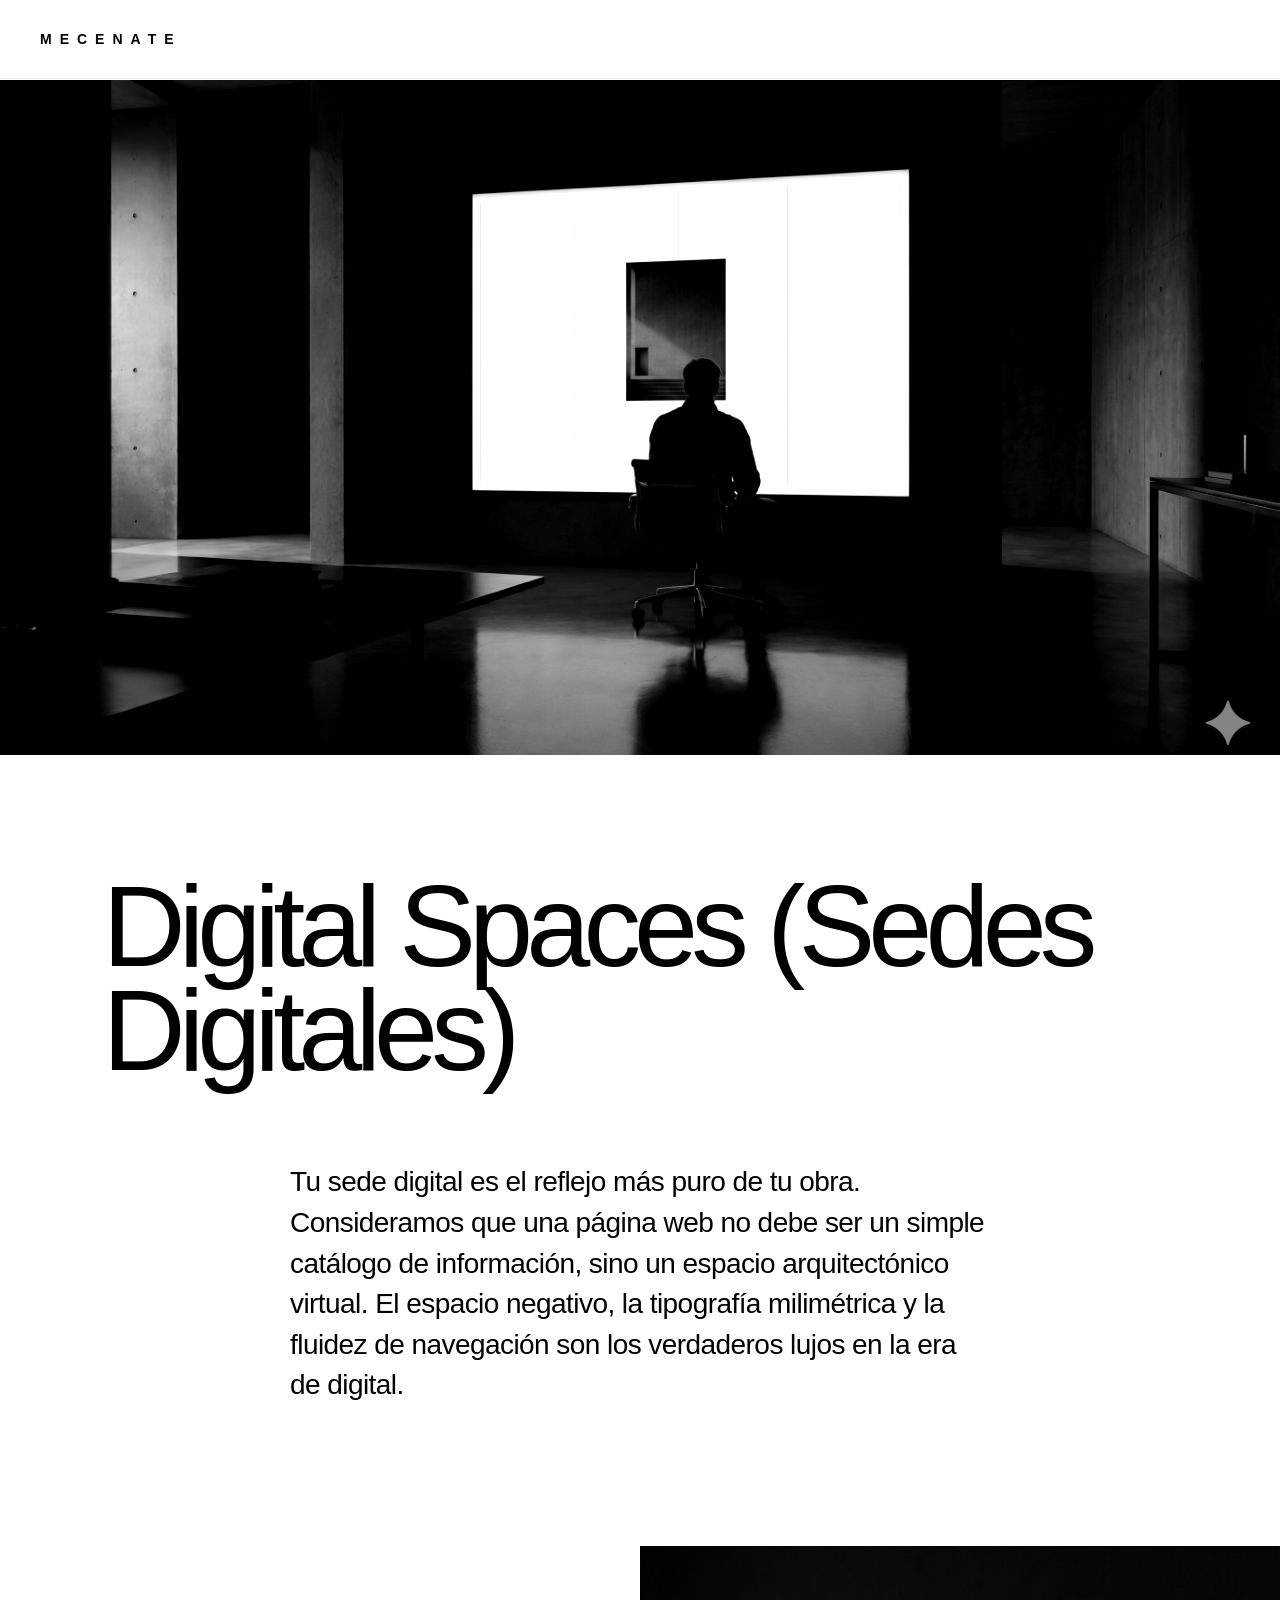
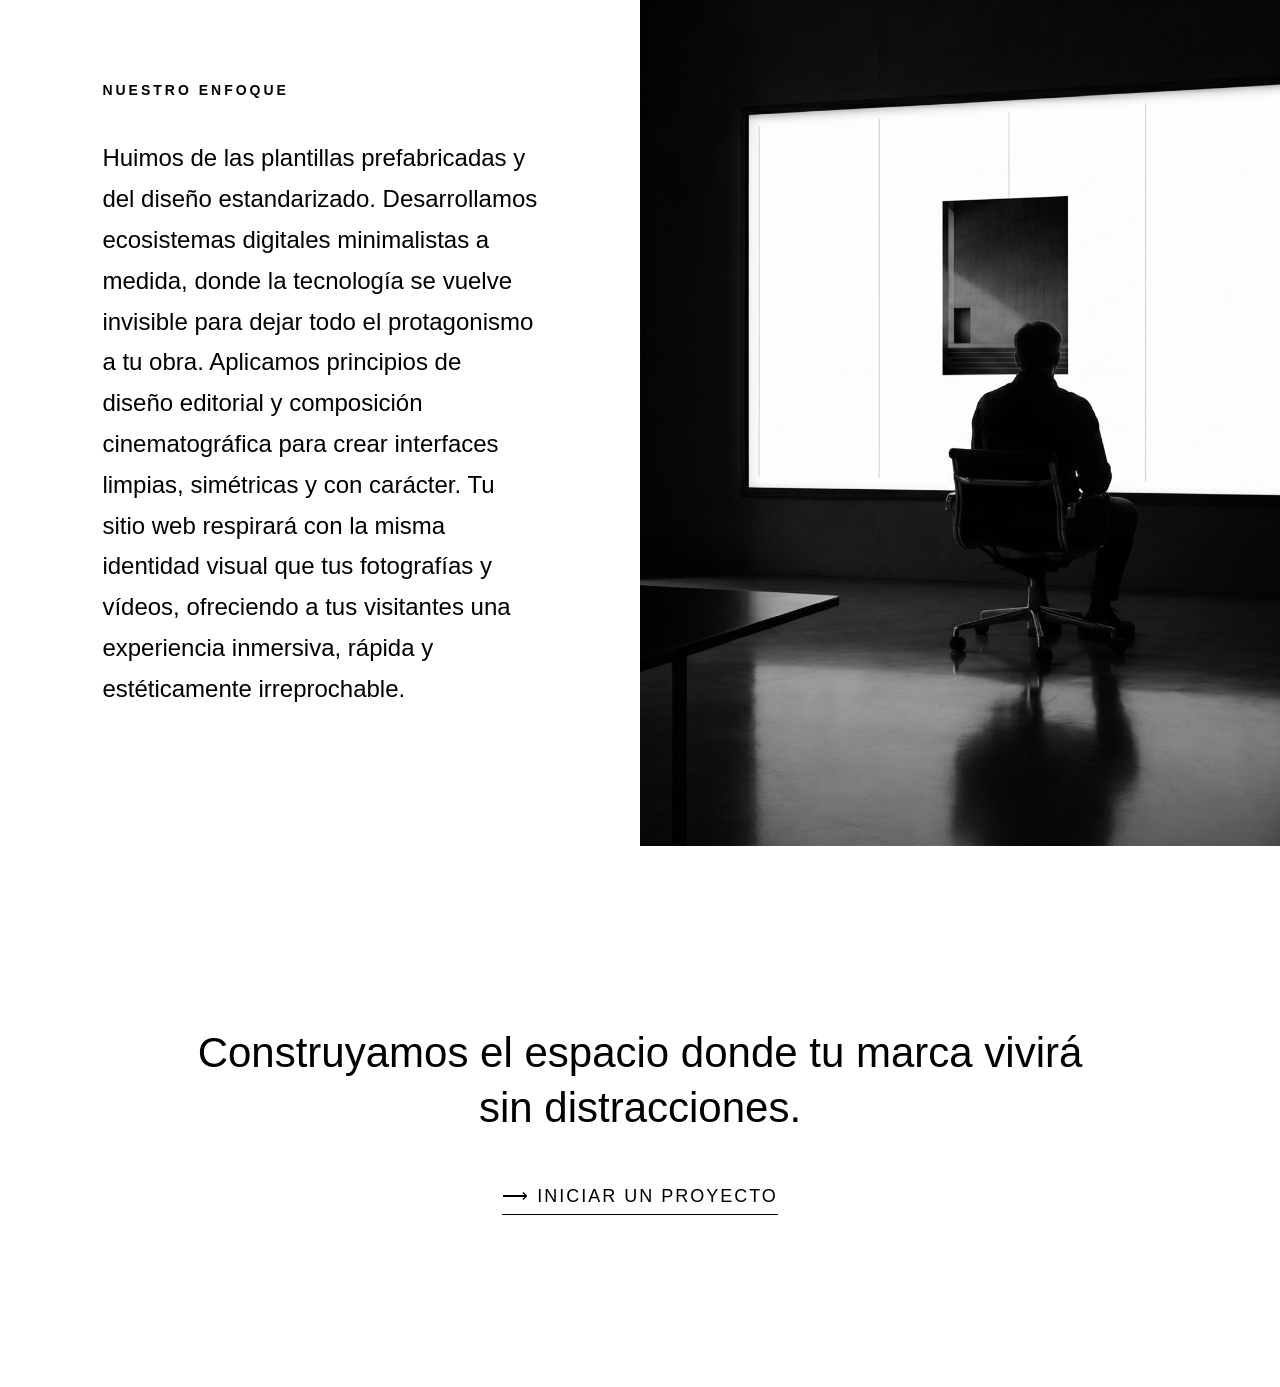
==== digital-spaces.html @ 7b921a10 "Añade imágenes de portafolio, foto de perfil y páginas de servicios" ====
<!DOCTYPE html>
<html lang="es">

<head>

<meta charset="UTF-8">
<meta name="viewport" content="width=device-width, initial-scale=1.0">

<title>Relatos Visuales Cinematográficos</title>

<style>

:root{
    --bg:#ffffff;
    --text:#000000;
    --grey:#f4f4f4;
    --font:'Helvetica Neue', Helvetica, Arial, sans-serif;
}

*{
    margin:0;
    padding:0;
    box-sizing:border-box;
}

body{
    background:var(--bg);
    color:var(--text);
    font-family:var(--font);
    -webkit-font-smoothing:antialiased;
}

/* HEADER */

header{
    position:fixed;
    top:0;
    left:0;
    width:100%;
    padding:30px 40px;
    background:white;
    border-bottom:1px solid #eaeaea;
    z-index:100;
}

header a{
    text-decoration:none;
    color:black;
    font-size:14px;
    letter-spacing:8px;
    font-weight:600;
}

/* HERO IMAGE */

.hero{
    width:100%;
    height:75vh;
    overflow:hidden;
    margin-top:80px;
    background:black;
}

.hero img{
    width:100%;
    height:100%;
    object-fit:cover;
    filter:grayscale(100%) contrast(120%);
}

/* TITULO GIGANTE */

.title-section{
    padding:120px 8vw 60px;
}

.title-section h1{
    font-size:clamp(60px, 9vw, 150px);
    line-height:0.9;
    letter-spacing:-0.06em;
    font-weight:500;
    max-width:1200px;
}

/* TEXTO MANIFIESTO */

.intro{
    display:flex;
    justify-content:center;
    padding:20px 0 140px;
}

.intro p{
    width:min(700px,90%);
    font-size:28px;
    line-height:1.45;
    letter-spacing:-0.02em;
}

/* SECCIÓN EDITORIAL */

.editorial{
    display:grid;
    grid-template-columns:1fr 1fr;
    min-height:900px;
}

.editorial-text{
    padding:8vw;
    display:flex;
    flex-direction:column;
    justify-content:center;
}

.editorial-text h2{
    font-size:14px;
    text-transform:uppercase;
    letter-spacing:3px;
    margin-bottom:40px;
}

.editorial-text p{
    font-size:24px;
    line-height:1.7;
    max-width:700px;
}

.editorial-image{
    overflow:hidden;
    background:#f4f4f4;
}

.editorial-image img{
    width:100%;
    height:100%;
    object-fit:cover;
    filter:grayscale(100%);
}

/* CTA FINAL */

.cta{
    padding:180px 20px;
    text-align:center;
}

.cta p{
    font-size:42px;
    line-height:1.3;
    max-width:900px;
    margin:0 auto 50px;
}

.cta a{
    text-decoration:none;
    color:black;
    font-size:18px;
    text-transform:uppercase;
    letter-spacing:2px;
    border-bottom:1px solid black;
    padding-bottom:8px;
}

/* MOBILE */

@media(max-width:900px){

    .editorial{
        grid-template-columns:1fr;
    }

    .editorial-image{
        height:500px;
    }

    .intro p{
        font-size:22px;
    }

    .editorial-text p{
        font-size:20px;
    }

    .cta p{
        font-size:30px;
    }

}

</style>

</head>

<body>

<header>
    <a href="index.html">MECENATE</a>
</header>

<section class="hero">
   <img src="foto2.jpg">
</section>

<section class="title-section">
    <h1>
        Digital Spaces (Sedes Digitales)
    </h1>
</section>

<section class="intro">

<p>
Tu sede digital es el reflejo más puro de tu obra. Consideramos que una página web no debe ser un simple catálogo de información, sino un espacio arquitectónico virtual. El espacio negativo, la tipografía milimétrica y la fluidez de navegación son los verdaderos lujos en la era de digital.
</p>

</section>

<section class="editorial">

<div class="editorial-text">

<h2>Nuestro enfoque</h2>

<p>
Huimos de las plantillas prefabricadas y del diseño estandarizado. Desarrollamos ecosistemas digitales minimalistas a medida, donde la tecnología se vuelve invisible para dejar todo el protagonismo a tu obra. Aplicamos principios de diseño editorial y composición cinematográfica para crear interfaces limpias, simétricas y con carácter. Tu sitio web respirará con la misma identidad visual que tus fotografías y vídeos, ofreciendo a tus visitantes una experiencia inmersiva, rápida y estéticamente irreprochable.
</p>

</div>

<div class="editorial-image">
    <img src="foto2.jpg">
</div>

</section>

<section class="cta">

<p>
Construyamos el espacio donde tu marca vivirá sin distracciones.
</p>

<a href="mailto:Gilberto-charris@hotmail.com">
⟶ Iniciar un Proyecto
</a>

</section>

</body>
</html>
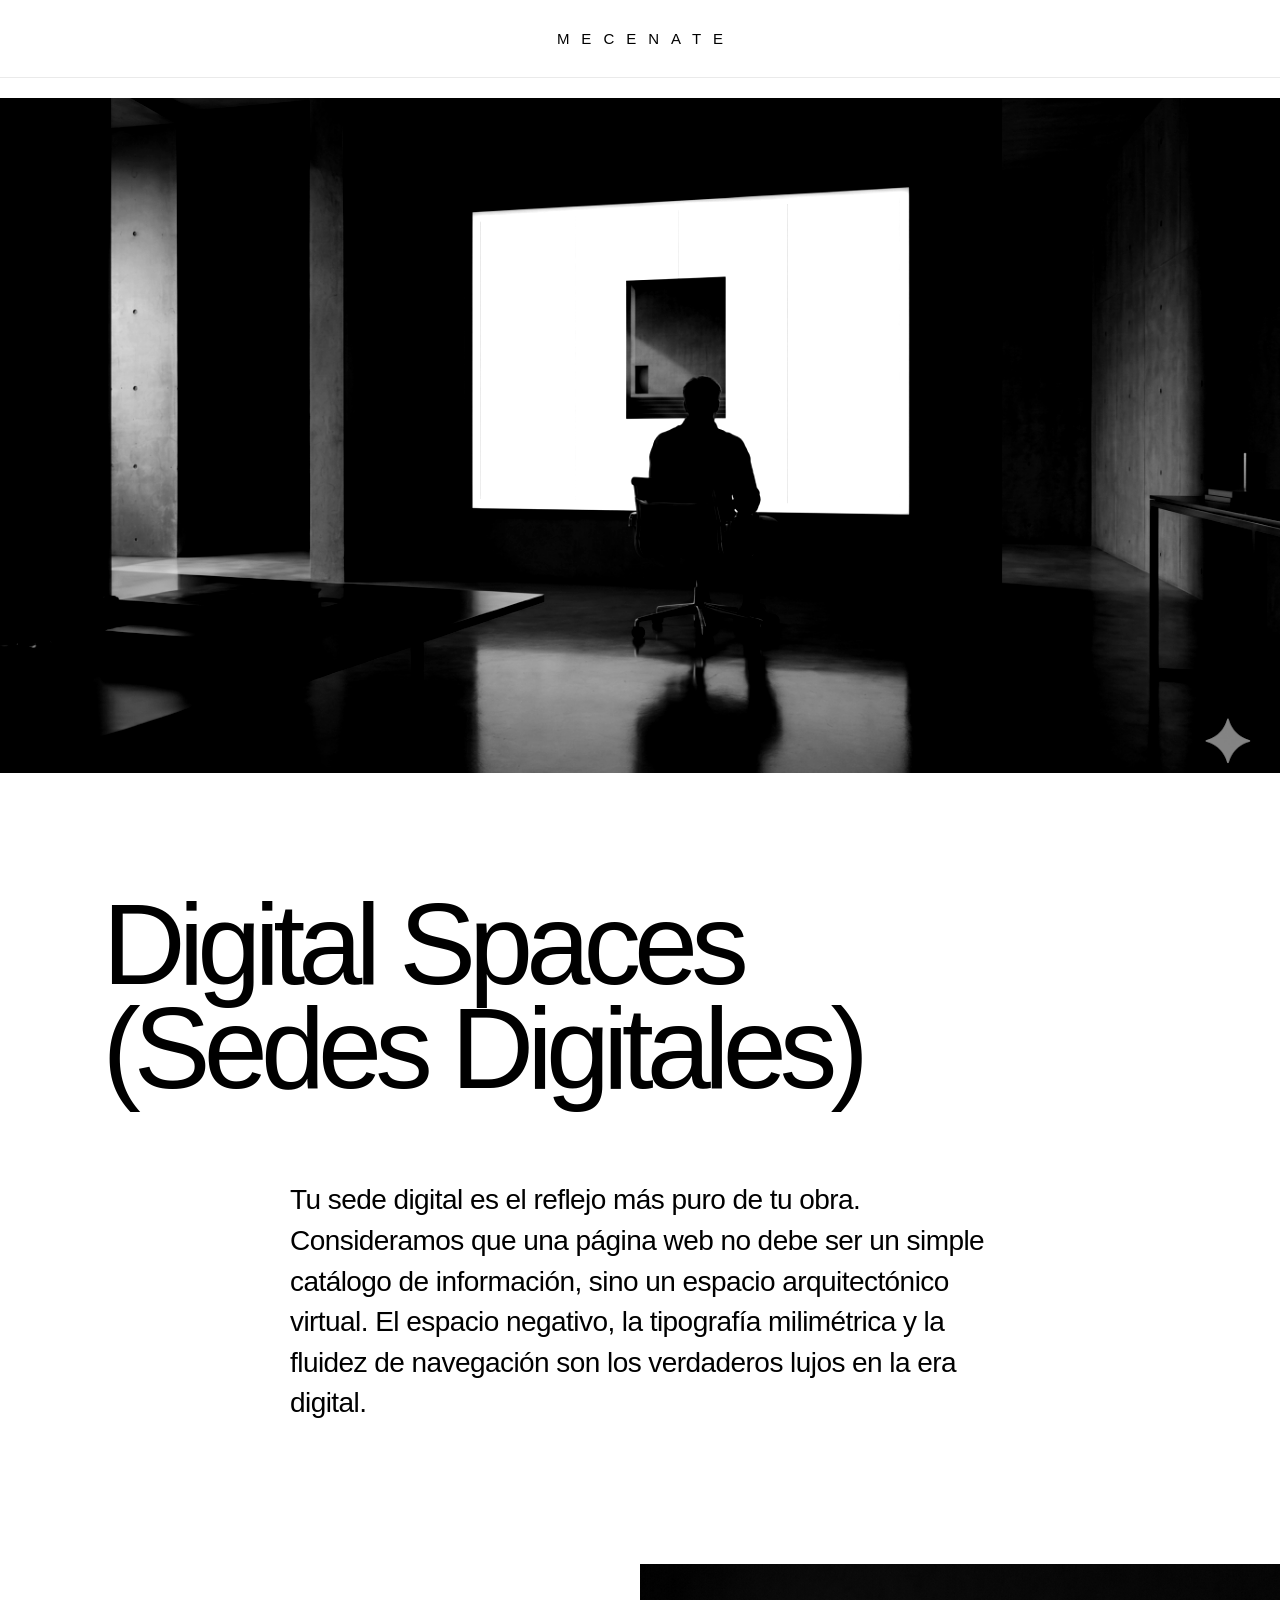
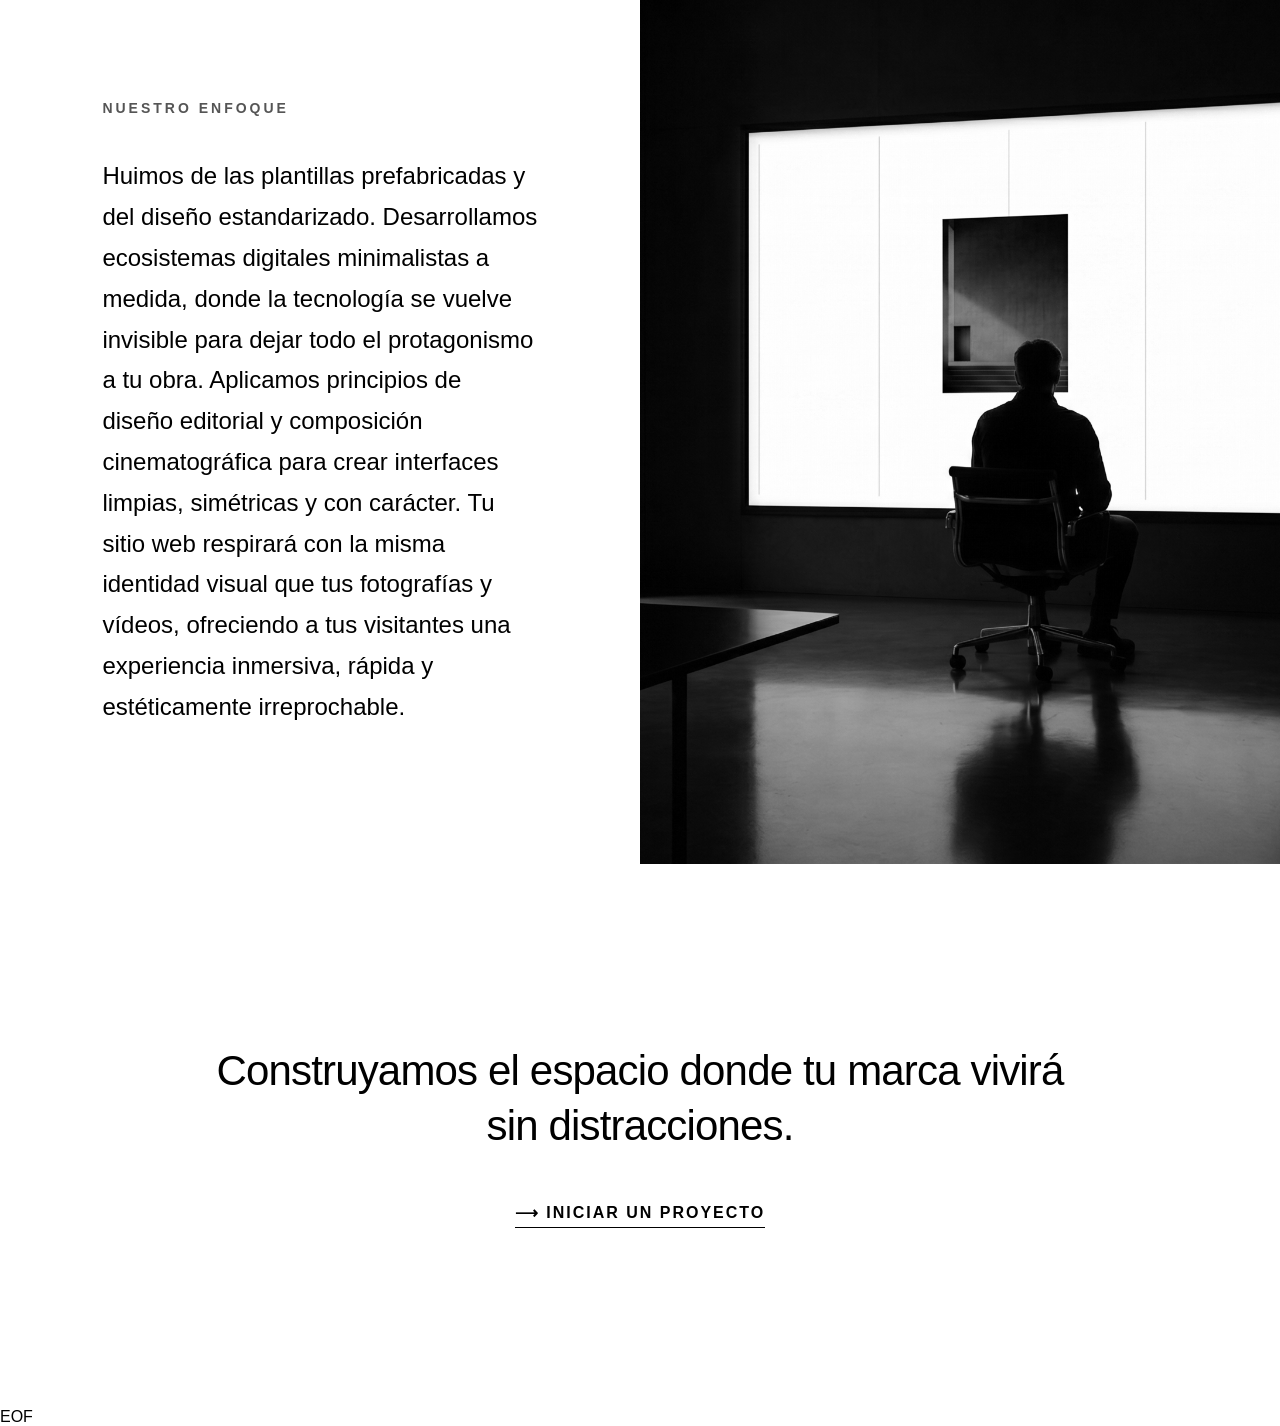
==== commit 2e4aaa91: "Estandariza el diseño y estructura de todas las páginas de servicios" ====
--- a/digital-spaces.html
+++ b/digital-spaces.html
@@ -1,249 +1,264 @@
+cat << 'EOF' > digital-spaces.html
 <!DOCTYPE html>
 <html lang="es">
 
 <head>
-
-<meta charset="UTF-8">
-<meta name="viewport" content="width=device-width, initial-scale=1.0">
-
-<title>Relatos Visuales Cinematográficos</title>
-
-<style>
-
-:root{
-    --bg:#ffffff;
-    --text:#000000;
-    --grey:#f4f4f4;
-    --font:'Helvetica Neue', Helvetica, Arial, sans-serif;
-}
-
-*{
-    margin:0;
-    padding:0;
-    box-sizing:border-box;
-}
-
-body{
-    background:var(--bg);
-    color:var(--text);
-    font-family:var(--font);
-    -webkit-font-smoothing:antialiased;
-}
-
-/* HEADER */
-
-header{
-    position:fixed;
-    top:0;
-    left:0;
-    width:100%;
-    padding:30px 40px;
-    background:white;
-    border-bottom:1px solid #eaeaea;
-    z-index:100;
-}
-
-header a{
-    text-decoration:none;
-    color:black;
-    font-size:14px;
-    letter-spacing:8px;
-    font-weight:600;
-}
-
-/* HERO IMAGE */
-
-.hero{
-    width:100%;
-    height:75vh;
-    overflow:hidden;
-    margin-top:80px;
-    background:black;
-}
-
-.hero img{
-    width:100%;
-    height:100%;
-    object-fit:cover;
-    filter:grayscale(100%) contrast(120%);
-}
-
-/* TITULO GIGANTE */
-
-.title-section{
-    padding:120px 8vw 60px;
-}
-
-.title-section h1{
-    font-size:clamp(60px, 9vw, 150px);
-    line-height:0.9;
-    letter-spacing:-0.06em;
-    font-weight:500;
-    max-width:1200px;
-}
-
-/* TEXTO MANIFIESTO */
-
-.intro{
-    display:flex;
-    justify-content:center;
-    padding:20px 0 140px;
-}
-
-.intro p{
-    width:min(700px,90%);
-    font-size:28px;
-    line-height:1.45;
-    letter-spacing:-0.02em;
-}
-
-/* SECCIÓN EDITORIAL */
-
-.editorial{
-    display:grid;
-    grid-template-columns:1fr 1fr;
-    min-height:900px;
-}
-
-.editorial-text{
-    padding:8vw;
-    display:flex;
-    flex-direction:column;
-    justify-content:center;
-}
-
-.editorial-text h2{
-    font-size:14px;
-    text-transform:uppercase;
-    letter-spacing:3px;
-    margin-bottom:40px;
-}
-
-.editorial-text p{
-    font-size:24px;
-    line-height:1.7;
-    max-width:700px;
-}
-
-.editorial-image{
-    overflow:hidden;
-    background:#f4f4f4;
-}
-
-.editorial-image img{
-    width:100%;
-    height:100%;
-    object-fit:cover;
-    filter:grayscale(100%);
-}
-
-/* CTA FINAL */
-
-.cta{
-    padding:180px 20px;
-    text-align:center;
-}
-
-.cta p{
-    font-size:42px;
-    line-height:1.3;
-    max-width:900px;
-    margin:0 auto 50px;
-}
-
-.cta a{
-    text-decoration:none;
-    color:black;
-    font-size:18px;
-    text-transform:uppercase;
-    letter-spacing:2px;
-    border-bottom:1px solid black;
-    padding-bottom:8px;
-}
-
-/* MOBILE */
-
-@media(max-width:900px){
-
-    .editorial{
-        grid-template-columns:1fr;
-    }
-
-    .editorial-image{
-        height:500px;
-    }
-
-    .intro p{
-        font-size:22px;
-    }
-
-    .editorial-text p{
-        font-size:20px;
-    }
-
-    .cta p{
-        font-size:30px;
-    }
-
-}
-
-</style>
-
+    <meta charset="UTF-8">
+    <meta name="viewport" content="width=device-width, initial-scale=1.0">
+    <title>Digital Spaces - MECENATE STUDIO</title>
+
+    <style>
+        :root {
+            --bg: #ffffff;
+            --text: #000000;
+            --grey: #f4f4f4;
+            --font: 'Helvetica Neue', Helvetica, Arial, sans-serif;
+        }
+
+        * {
+            margin: 0;
+            padding: 0;
+            box-sizing: border-box;
+        }
+
+        body {
+            background: var(--bg);
+            color: var(--text);
+            font-family: var(--font);
+            -webkit-font-smoothing: antialiased;
+            overflow-x: hidden;
+        }
+
+        /* HEADER CENTRADO PERFECTO Y ANIMADO */
+        header {
+            position: fixed;
+            top: 0; left: 0; width: 100%;
+            display: flex;
+            justify-content: center;
+            align-items: center;
+            padding: 30px 20px;
+            font-size: 15px;
+            font-weight: 500;
+            text-transform: uppercase;
+            letter-spacing: 12px;
+            z-index: 100;
+            background-color: #ffffff;
+            color: #000000;
+            border-bottom: 1px solid #eaeaea;
+            transition: transform 0.4s ease-in-out;
+        }
+
+        header a {
+            text-decoration: none;
+            color: inherit;
+            display: flex;
+            justify-content: center;
+            align-items: center;
+        }
+
+        /* TRUCO VISUAL: Compensa el espacio de la última letra para centrado perfecto */
+        header div { margin-right: -12px; }
+        .header-hidden { transform: translateY(-100%); }
+
+        /* HERO IMAGE */
+        .hero {
+            width: 100%;
+            height: 75vh;
+            overflow: hidden;
+            margin-top: 80px;
+            background: black;
+        }
+
+        .hero img {
+            width: 100%;
+            height: 100%;
+            object-fit: cover;
+            filter: grayscale(100%) contrast(120%);
+        }
+
+        /* TITULO GIGANTE */
+        .title-section {
+            padding: 120px 8vw 60px;
+        }
+
+        .title-section h1 {
+            font-size: clamp(60px, 9vw, 150px);
+            line-height: 0.9;
+            letter-spacing: -0.06em;
+            font-weight: 500;
+            max-width: 1200px;
+        }
+
+        /* TEXTO MANIFIESTO */
+        .intro {
+            display: flex;
+            justify-content: center;
+            padding: 20px 0 140px;
+        }
+
+        .intro p {
+            width: min(700px, 90%);
+            font-size: 28px;
+            line-height: 1.45;
+            letter-spacing: -0.02em;
+        }
+
+        /* SECCIÓN EDITORIAL */
+        .editorial {
+            display: grid;
+            grid-template-columns: 1fr 1fr;
+            min-height: 900px;
+        }
+
+        .editorial-text {
+            padding: 8vw;
+            display: flex;
+            flex-direction: column;
+            justify-content: center;
+        }
+
+        .editorial-text h2 {
+            font-size: 14px;
+            text-transform: uppercase;
+            letter-spacing: 3px;
+            margin-bottom: 40px;
+            color: #555;
+        }
+
+        .editorial-text p {
+            font-size: 24px;
+            line-height: 1.7;
+            max-width: 700px;
+        }
+
+        .editorial-image {
+            overflow: hidden;
+            background: #f4f4f4;
+        }
+
+        .editorial-image img {
+            width: 100%;
+            height: 100%;
+            object-fit: cover;
+            filter: grayscale(100%);
+        }
+
+        /* CTA FINAL */
+        .cta {
+            padding: 180px 20px;
+            text-align: center;
+            display: flex;
+            flex-direction: column;
+            align-items: center;
+        }
+
+        .cta p {
+            font-size: 42px;
+            line-height: 1.3;
+            max-width: 900px;
+            margin: 0 auto 50px;
+            letter-spacing: -0.02em;
+        }
+
+        .cta a {
+            display: inline-block;
+            text-decoration: none;
+            color: black;
+            font-size: 16px;
+            font-weight: 600;
+            text-transform: uppercase;
+            letter-spacing: 2px;
+            border-bottom: 1px solid black;
+            padding-bottom: 5px;
+            transition: opacity 0.3s ease;
+        }
+
+        .cta a:hover {
+            opacity: 0.5;
+        }
+
+        /* MOBILE */
+        @media(max-width: 900px) {
+            header { padding: 20px; font-size: 12px; letter-spacing: 8px; }
+            header div { margin-right: -8px; }
+            
+            .hero { margin-top: 60px; height: 60vh; }
+            
+            .title-section { padding: 80px 20px 40px; }
+            
+            .editorial { grid-template-columns: 1fr; min-height: auto; }
+            .editorial-text { padding: 60px 20px; }
+            .editorial-image { height: 500px; }
+            
+            .intro { padding: 0 20px 80px; }
+            .intro p { font-size: 22px; }
+            .editorial-text p { font-size: 20px; }
+            .cta { padding: 100px 20px; }
+            .cta p { font-size: 30px; }
+        }
+    </style>
 </head>
 
 <body>
 
-<header>
-    <a href="index.html">MECENATE</a>
-</header>
-
-<section class="hero">
-   <img src="foto2.jpg">
-</section>
-
-<section class="title-section">
-    <h1>
-        Digital Spaces (Sedes Digitales)
-    </h1>
-</section>
-
-<section class="intro">
-
-<p>
-Tu sede digital es el reflejo más puro de tu obra. Consideramos que una página web no debe ser un simple catálogo de información, sino un espacio arquitectónico virtual. El espacio negativo, la tipografía milimétrica y la fluidez de navegación son los verdaderos lujos en la era de digital.
-</p>
-
-</section>
-
-<section class="editorial">
-
-<div class="editorial-text">
-
-<h2>Nuestro enfoque</h2>
-
-<p>
-Huimos de las plantillas prefabricadas y del diseño estandarizado. Desarrollamos ecosistemas digitales minimalistas a medida, donde la tecnología se vuelve invisible para dejar todo el protagonismo a tu obra. Aplicamos principios de diseño editorial y composición cinematográfica para crear interfaces limpias, simétricas y con carácter. Tu sitio web respirará con la misma identidad visual que tus fotografías y vídeos, ofreciendo a tus visitantes una experiencia inmersiva, rápida y estéticamente irreprochable.
-</p>
-
-</div>
-
-<div class="editorial-image">
-    <img src="foto2.jpg">
-</div>
-
-</section>
-
-<section class="cta">
-
-<p>
-Construyamos el espacio donde tu marca vivirá sin distracciones.
-</p>
-
-<a href="mailto:Gilberto-charris@hotmail.com">
-⟶ Iniciar un Proyecto
-</a>
-
-</section>
+    <header id="main-header">
+        <a href="index.html"><div>MECENATE</div></a>
+    </header>
+
+    <section class="hero">
+        <img src="foto2.jpg" alt="Digital Spaces Hero">
+    </section>
+
+    <section class="title-section">
+        <h1>Digital Spaces<br>(Sedes Digitales)</h1>
+    </section>
+
+    <section class="intro">
+        <p>Tu sede digital es el reflejo más puro de tu obra. Consideramos que una página web no debe ser un simple catálogo de información, sino un espacio arquitectónico virtual. El espacio negativo, la tipografía milimétrica y la fluidez de navegación son los verdaderos lujos en la era digital.</p>
+    </section>
+
+    <section class="editorial">
+        <div class="editorial-text">
+            <h2>Nuestro enfoque</h2>
+            <p>Huimos de las plantillas prefabricadas y del diseño estandarizado. Desarrollamos ecosistemas digitales minimalistas a medida, donde la tecnología se vuelve invisible para dejar todo el protagonismo a tu obra. Aplicamos principios de diseño editorial y composición cinematográfica para crear interfaces limpias, simétricas y con carácter. Tu sitio web respirará con la misma identidad visual que tus fotografías y vídeos, ofreciendo a tus visitantes una experiencia inmersiva, rápida y estéticamente irreprochable.</p>
+        </div>
+        <div class="editorial-image">
+            <img src="foto2.jpg" alt="Enfoque de diseño">
+        </div>
+    </section>
+
+    <section class="cta">
+        <p>Construyamos el espacio donde tu marca vivirá sin distracciones.</p>
+        <a href="mailto:Gilberto-charris@hotmail.com">⟶ Iniciar un Proyecto</a>
+    </section>
+
+    <script>
+        let lastScrollTop = 0;
+        let scrollTimeout;
+        const header = document.getElementById('main-header');
+
+        window.addEventListener('scroll', () => {
+            let scrollTop = window.pageYOffset || document.documentElement.scrollTop;
+            
+            window.clearTimeout(scrollTimeout);
+
+            if (scrollTop > lastScrollTop) {
+                header.classList.add('header-hidden');
+            } else {
+                header.classList.remove('header-hidden');
+            }
+            
+            lastScrollTop = scrollTop <= 0 ? 0 : scrollTop;
+
+            // Ocultar si deja de hacer scroll después de 1.5s
+            scrollTimeout = setTimeout(() => {
+                if (scrollTop > 50) {
+                    header.classList.add('header-hidden');
+                }
+            }, 1500); 
+        });
+    </script>
 
 </body>
 </html>
+EOF
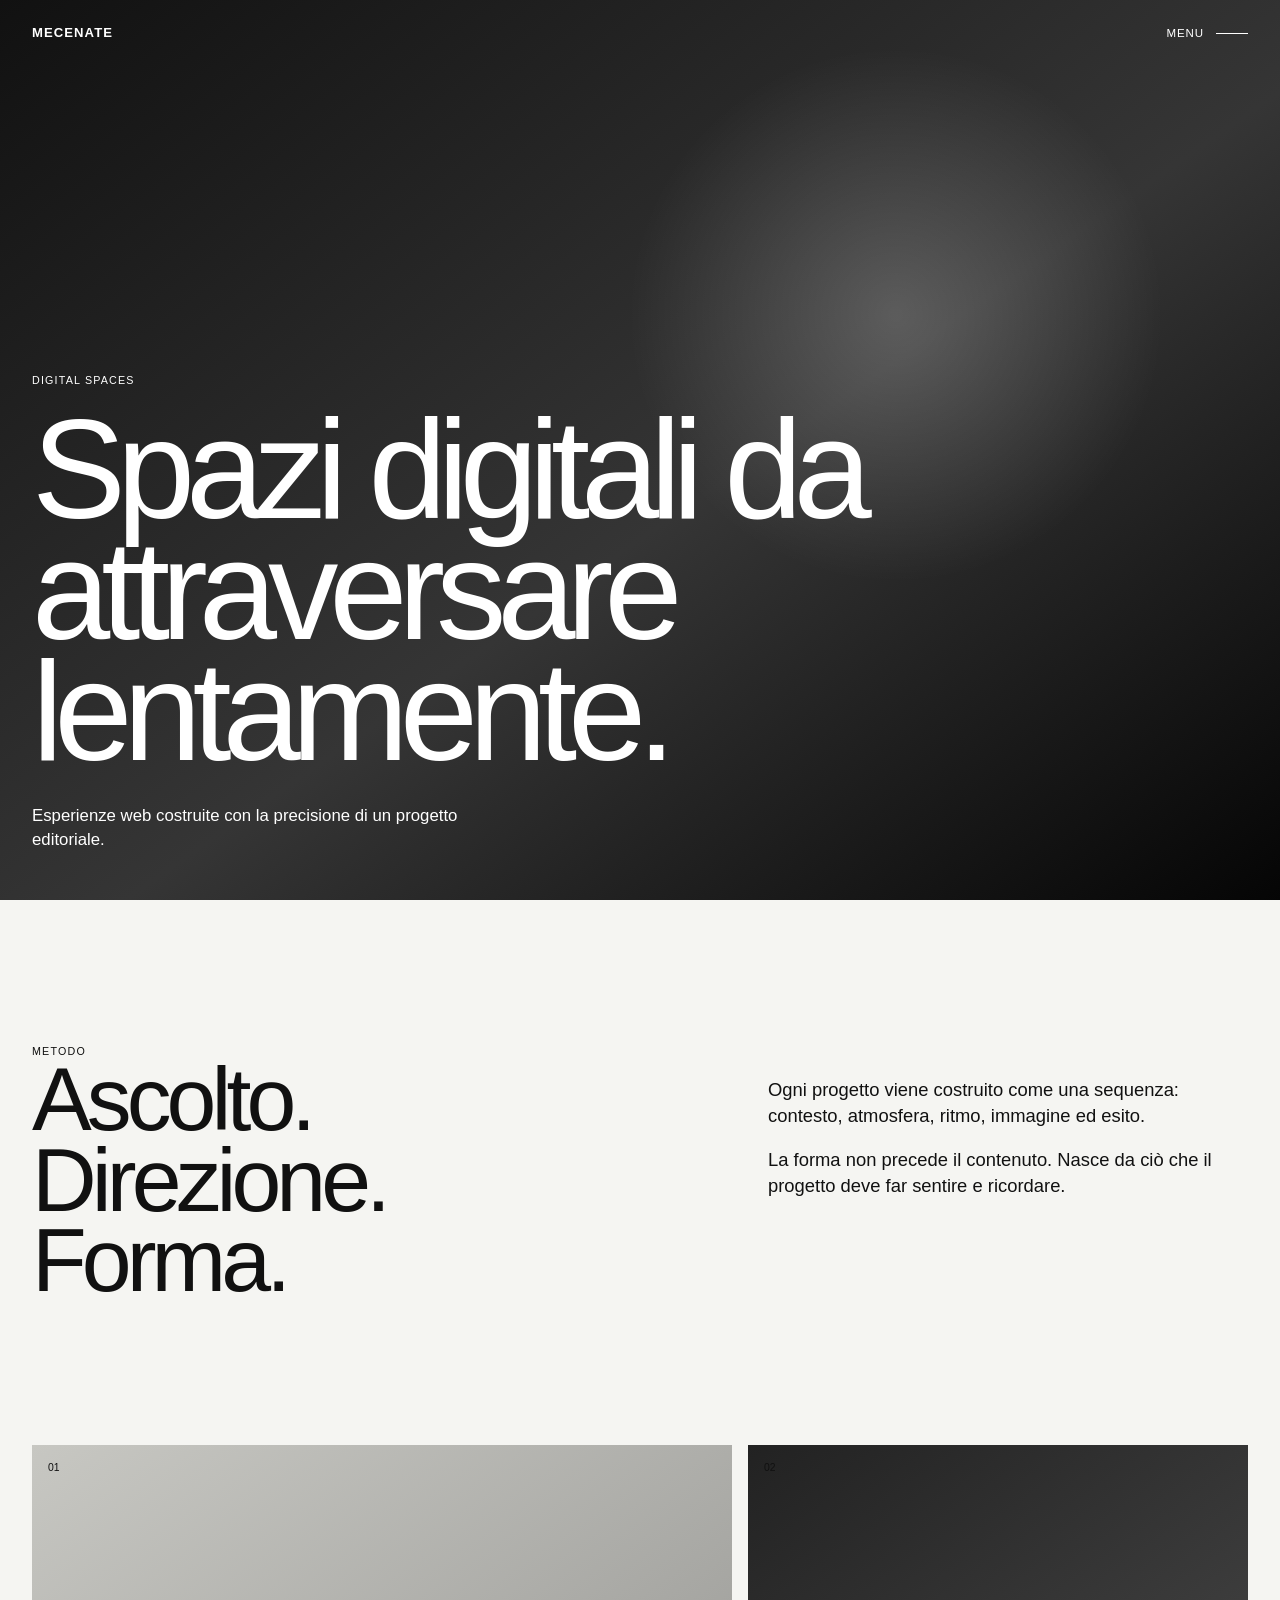
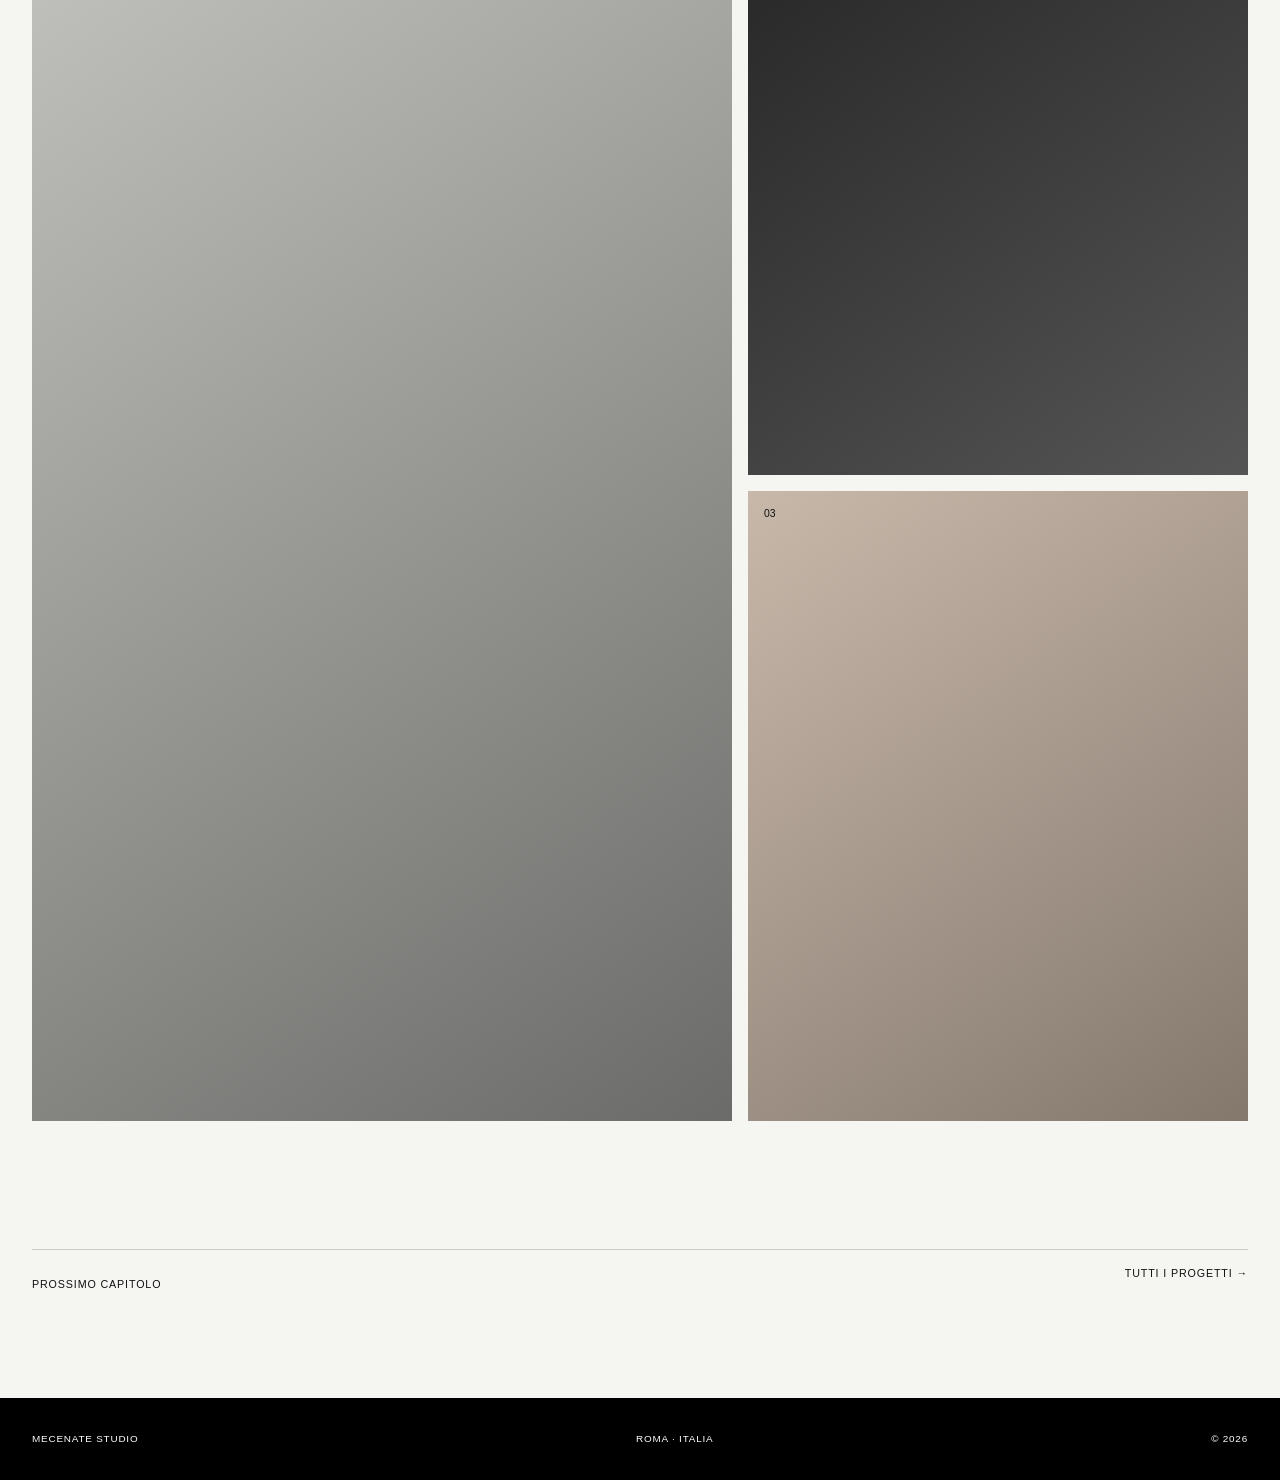
==== commit 277e6895: "Ricostruzione MECENATE 01" ====
--- a/digital-spaces.html
+++ b/digital-spaces.html
@@ -1,264 +1 @@
-cat << 'EOF' > digital-spaces.html
-<!DOCTYPE html>
-<html lang="es">
-
-<head>
-    <meta charset="UTF-8">
-    <meta name="viewport" content="width=device-width, initial-scale=1.0">
-    <title>Digital Spaces - MECENATE STUDIO</title>
-
-    <style>
-        :root {
-            --bg: #ffffff;
-            --text: #000000;
-            --grey: #f4f4f4;
-            --font: 'Helvetica Neue', Helvetica, Arial, sans-serif;
-        }
-
-        * {
-            margin: 0;
-            padding: 0;
-            box-sizing: border-box;
-        }
-
-        body {
-            background: var(--bg);
-            color: var(--text);
-            font-family: var(--font);
-            -webkit-font-smoothing: antialiased;
-            overflow-x: hidden;
-        }
-
-        /* HEADER CENTRADO PERFECTO Y ANIMADO */
-        header {
-            position: fixed;
-            top: 0; left: 0; width: 100%;
-            display: flex;
-            justify-content: center;
-            align-items: center;
-            padding: 30px 20px;
-            font-size: 15px;
-            font-weight: 500;
-            text-transform: uppercase;
-            letter-spacing: 12px;
-            z-index: 100;
-            background-color: #ffffff;
-            color: #000000;
-            border-bottom: 1px solid #eaeaea;
-            transition: transform 0.4s ease-in-out;
-        }
-
-        header a {
-            text-decoration: none;
-            color: inherit;
-            display: flex;
-            justify-content: center;
-            align-items: center;
-        }
-
-        /* TRUCO VISUAL: Compensa el espacio de la última letra para centrado perfecto */
-        header div { margin-right: -12px; }
-        .header-hidden { transform: translateY(-100%); }
-
-        /* HERO IMAGE */
-        .hero {
-            width: 100%;
-            height: 75vh;
-            overflow: hidden;
-            margin-top: 80px;
-            background: black;
-        }
-
-        .hero img {
-            width: 100%;
-            height: 100%;
-            object-fit: cover;
-            filter: grayscale(100%) contrast(120%);
-        }
-
-        /* TITULO GIGANTE */
-        .title-section {
-            padding: 120px 8vw 60px;
-        }
-
-        .title-section h1 {
-            font-size: clamp(60px, 9vw, 150px);
-            line-height: 0.9;
-            letter-spacing: -0.06em;
-            font-weight: 500;
-            max-width: 1200px;
-        }
-
-        /* TEXTO MANIFIESTO */
-        .intro {
-            display: flex;
-            justify-content: center;
-            padding: 20px 0 140px;
-        }
-
-        .intro p {
-            width: min(700px, 90%);
-            font-size: 28px;
-            line-height: 1.45;
-            letter-spacing: -0.02em;
-        }
-
-        /* SECCIÓN EDITORIAL */
-        .editorial {
-            display: grid;
-            grid-template-columns: 1fr 1fr;
-            min-height: 900px;
-        }
-
-        .editorial-text {
-            padding: 8vw;
-            display: flex;
-            flex-direction: column;
-            justify-content: center;
-        }
-
-        .editorial-text h2 {
-            font-size: 14px;
-            text-transform: uppercase;
-            letter-spacing: 3px;
-            margin-bottom: 40px;
-            color: #555;
-        }
-
-        .editorial-text p {
-            font-size: 24px;
-            line-height: 1.7;
-            max-width: 700px;
-        }
-
-        .editorial-image {
-            overflow: hidden;
-            background: #f4f4f4;
-        }
-
-        .editorial-image img {
-            width: 100%;
-            height: 100%;
-            object-fit: cover;
-            filter: grayscale(100%);
-        }
-
-        /* CTA FINAL */
-        .cta {
-            padding: 180px 20px;
-            text-align: center;
-            display: flex;
-            flex-direction: column;
-            align-items: center;
-        }
-
-        .cta p {
-            font-size: 42px;
-            line-height: 1.3;
-            max-width: 900px;
-            margin: 0 auto 50px;
-            letter-spacing: -0.02em;
-        }
-
-        .cta a {
-            display: inline-block;
-            text-decoration: none;
-            color: black;
-            font-size: 16px;
-            font-weight: 600;
-            text-transform: uppercase;
-            letter-spacing: 2px;
-            border-bottom: 1px solid black;
-            padding-bottom: 5px;
-            transition: opacity 0.3s ease;
-        }
-
-        .cta a:hover {
-            opacity: 0.5;
-        }
-
-        /* MOBILE */
-        @media(max-width: 900px) {
-            header { padding: 20px; font-size: 12px; letter-spacing: 8px; }
-            header div { margin-right: -8px; }
-            
-            .hero { margin-top: 60px; height: 60vh; }
-            
-            .title-section { padding: 80px 20px 40px; }
-            
-            .editorial { grid-template-columns: 1fr; min-height: auto; }
-            .editorial-text { padding: 60px 20px; }
-            .editorial-image { height: 500px; }
-            
-            .intro { padding: 0 20px 80px; }
-            .intro p { font-size: 22px; }
-            .editorial-text p { font-size: 20px; }
-            .cta { padding: 100px 20px; }
-            .cta p { font-size: 30px; }
-        }
-    </style>
-</head>
-
-<body>
-
-    <header id="main-header">
-        <a href="index.html"><div>MECENATE</div></a>
-    </header>
-
-    <section class="hero">
-        <img src="foto2.jpg" alt="Digital Spaces Hero">
-    </section>
-
-    <section class="title-section">
-        <h1>Digital Spaces<br>(Sedes Digitales)</h1>
-    </section>
-
-    <section class="intro">
-        <p>Tu sede digital es el reflejo más puro de tu obra. Consideramos que una página web no debe ser un simple catálogo de información, sino un espacio arquitectónico virtual. El espacio negativo, la tipografía milimétrica y la fluidez de navegación son los verdaderos lujos en la era digital.</p>
-    </section>
-
-    <section class="editorial">
-        <div class="editorial-text">
-            <h2>Nuestro enfoque</h2>
-            <p>Huimos de las plantillas prefabricadas y del diseño estandarizado. Desarrollamos ecosistemas digitales minimalistas a medida, donde la tecnología se vuelve invisible para dejar todo el protagonismo a tu obra. Aplicamos principios de diseño editorial y composición cinematográfica para crear interfaces limpias, simétricas y con carácter. Tu sitio web respirará con la misma identidad visual que tus fotografías y vídeos, ofreciendo a tus visitantes una experiencia inmersiva, rápida y estéticamente irreprochable.</p>
-        </div>
-        <div class="editorial-image">
-            <img src="foto2.jpg" alt="Enfoque de diseño">
-        </div>
-    </section>
-
-    <section class="cta">
-        <p>Construyamos el espacio donde tu marca vivirá sin distracciones.</p>
-        <a href="mailto:Gilberto-charris@hotmail.com">⟶ Iniciar un Proyecto</a>
-    </section>
-
-    <script>
-        let lastScrollTop = 0;
-        let scrollTimeout;
-        const header = document.getElementById('main-header');
-
-        window.addEventListener('scroll', () => {
-            let scrollTop = window.pageYOffset || document.documentElement.scrollTop;
-            
-            window.clearTimeout(scrollTimeout);
-
-            if (scrollTop > lastScrollTop) {
-                header.classList.add('header-hidden');
-            } else {
-                header.classList.remove('header-hidden');
-            }
-            
-            lastScrollTop = scrollTop <= 0 ? 0 : scrollTop;
-
-            // Ocultar si deja de hacer scroll después de 1.5s
-            scrollTimeout = setTimeout(() => {
-                if (scrollTop > 50) {
-                    header.classList.add('header-hidden');
-                }
-            }, 1500); 
-        });
-    </script>
-
-</body>
-</html>
-EOF+<!doctype html><html lang="it"><head><meta charset="utf-8"><meta name="viewport" content="width=device-width,initial-scale=1"><meta name="description" content="Digital Spaces — Mecenate Studio"><title>Digital Spaces — Mecenate Studio</title><link rel="icon" href="assets/favicon/favicon.svg" type="image/svg+xml"><link rel="stylesheet" href="assets/css/main.css"><script src="assets/js/main.js" defer></script></head><body data-page="detail"><a class="skip-link" href="#contenuto">Vai al contenuto</a><header class="site-header" data-header><a class="brand" href="index.html">MECENATE</a><button class="menu-toggle" type="button" aria-expanded="false" aria-controls="menu-panel" data-menu-toggle><span>Menu</span><span class="menu-toggle__line"></span></button></header><div class="menu-panel" id="menu-panel" aria-hidden="true" data-menu-panel><nav class="menu-panel__nav"><a href="work.html">Work</a><a href="studio.html">Studio</a><a href="journal.html">Journal</a><a href="contact.html">Contact</a></nav><div class="menu-panel__meta"><div class="languages"><button class="is-active">IT</button><button>EN</button><button>ES</button></div><p>Roma · Italia</p></div></div><main id="contenuto"><section class="detail-hero"><div class="detail-hero__media"></div><div class="container detail-hero__content"><p class="eyebrow reveal">Digital Spaces</p><h1 class="display reveal">Spazi digitali da attraversare lentamente.</h1><p class="detail-hero__intro reveal">Esperienze web costruite con la precisione di un progetto editoriale.</p></div></section><section class="detail-process section container"><p class="section-index reveal">Metodo</p><div class="detail-process__grid"><h2 class="section-title reveal">Ascolto.<br>Direzione.<br>Forma.</h2><div class="detail-process__copy reveal"><p>Ogni progetto viene costruito come una sequenza: contesto, atmosfera, ritmo, immagine ed esito.</p><p>La forma non precede il contenuto. Nasce da ciò che il progetto deve far sentire e ricordare.</p></div></div></section><section class="detail-gallery container"><div class="gallery-block gallery-block--wide reveal"><span>01</span></div><div class="gallery-block reveal"><span>02</span></div><div class="gallery-block reveal"><span>03</span></div></section><section class="next-project container"><p>Prossimo capitolo</p><a href="work.html">Tutti i progetti <span>→</span></a></section></main><footer class="site-footer"><div class="container site-footer__grid"><p>Mecenate Studio</p><p>Roma · Italia</p><p>© <span data-year></span></p></div></footer></body></html>
--- a/assets/css/main.css
+++ b/assets/css/main.css
@@ -0,0 +1,3 @@
+:root{--black:#000;--ink:#111;--paper:#f5f5f2;--white:#fff;--line:rgba(17,17,17,.18);--space-1:.5rem;--space-2:1rem;--space-3:1.5rem;--space-4:2rem;--space-5:3rem;--space-6:4rem;--space-7:6rem;--space-8:9rem;--ease:cubic-bezier(.22,.61,.36,1)}
+*{box-sizing:border-box}html{scroll-behavior:smooth}body{margin:0;background:var(--paper);color:var(--ink);font-family:"Helvetica Neue",Helvetica,Arial,sans-serif;font-size:16px;line-height:1.4;-webkit-font-smoothing:antialiased}body.menu-open{overflow:hidden}a{color:inherit;text-decoration:none}button{font:inherit;color:inherit}.container{width:min(100% - 2rem,1440px);margin-inline:auto}.skip-link{position:fixed;left:1rem;top:-4rem;z-index:100;background:#fff;color:#000;padding:.75rem 1rem}.skip-link:focus{top:1rem}.site-header{position:absolute;z-index:30;top:0;left:0;width:100%;display:flex;justify-content:space-between;align-items:center;padding:1.25rem;color:#fff}.site-header--light{color:#000}.brand{font-weight:600;font-size:.82rem;letter-spacing:.08em}.menu-toggle{border:0;background:transparent;display:flex;gap:.75rem;align-items:center;padding:0;cursor:pointer;text-transform:uppercase;font-size:.72rem;letter-spacing:.08em}.menu-toggle__line{width:2rem;height:1px;background:currentColor;transition:transform .5s var(--ease)}.menu-open .menu-toggle__line{transform:rotate(-10deg)}.menu-panel{position:fixed;inset:0;z-index:20;background:#000;color:#fff;padding:7rem 1.25rem 1.5rem;display:flex;flex-direction:column;justify-content:space-between;opacity:0;visibility:hidden;transition:opacity .65s var(--ease),visibility .65s}.menu-panel.is-open{opacity:1;visibility:visible}.menu-panel__nav{display:flex;flex-direction:column}.menu-panel__nav a{font-size:clamp(2.8rem,10vw,8rem);line-height:.95;letter-spacing:-.055em;transform:translateY(1rem);opacity:0;transition:transform .7s var(--ease),opacity .7s}.menu-panel.is-open .menu-panel__nav a{transform:none;opacity:1}.menu-panel.is-open .menu-panel__nav a:nth-child(2){transition-delay:.06s}.menu-panel.is-open .menu-panel__nav a:nth-child(3){transition-delay:.12s}.menu-panel.is-open .menu-panel__nav a:nth-child(4){transition-delay:.18s}.menu-panel__meta{display:flex;justify-content:space-between;align-items:end;text-transform:uppercase;font-size:.68rem;letter-spacing:.08em}.languages{display:flex;gap:1rem}.languages button{border:0;background:none;padding:0;opacity:.45;cursor:pointer}.languages button.is-active{opacity:1}.hero{min-height:100svh;position:relative;background:#000;color:#fff;overflow:hidden}.hero__media{position:absolute;inset:0}.hero__film{position:absolute;inset:-10%;background:radial-gradient(circle at 70% 35%,rgba(255,255,255,.18),transparent 26%),linear-gradient(125deg,#090909 5%,#252525 44%,#050505 85%);transform:scale(1.05);animation:filmDrift 18s ease-in-out infinite alternate}.hero__film--two{opacity:.42;background:linear-gradient(90deg,transparent 0 58%,rgba(255,255,255,.12) 58% 59%,transparent 59%),radial-gradient(ellipse at 76% 72%,rgba(255,255,255,.18),transparent 22%);filter:blur(14px)}.hero__grain{position:absolute;inset:0;opacity:.08;background-image:url("data:image/svg+xml,%3Csvg viewBox='0 0 180 180' xmlns='http://www.w3.org/2000/svg'%3E%3Cfilter id='n'%3E%3CfeTurbulence type='fractalNoise' baseFrequency='.85' numOctaves='3' stitchTiles='stitch'/%3E%3C/filter%3E%3Crect width='100%25' height='100%25' filter='url(%23n)' opacity='.8'/%3E%3C/svg%3E")}.hero__content{position:relative;z-index:2;min-height:100svh;display:flex;flex-direction:column;justify-content:flex-end;padding-top:7rem;padding-bottom:1.5rem}.eyebrow,.section-index{text-transform:uppercase;font-size:.67rem;letter-spacing:.11em;margin:0}.display{font-size:clamp(3.2rem,11vw,10.2rem);line-height:.86;letter-spacing:-.065em;font-weight:500;margin:1.3rem 0 2rem;max-width:13ch}.hero__footer{display:flex;justify-content:space-between;align-items:end;gap:2rem;border-top:1px solid rgba(255,255,255,.35);padding-top:1rem;font-size:.78rem}.hero__footer p{max-width:16rem;margin:0}.text-link{display:inline-flex;align-items:center;gap:.7rem;text-transform:uppercase;font-size:.68rem;letter-spacing:.08em}.text-link span,.arrow,.closing__link span,.contact-button span{transition:transform .7s var(--ease)}.text-link:hover span,.closing__link:hover span,.contact-button:hover span{transform:translateX(.6rem)}.section{padding-block:var(--space-8)}.manifesto{display:grid;gap:var(--space-6)}.manifesto__statement{font-size:clamp(2rem,5vw,5.7rem);line-height:1.02;letter-spacing:-.045em;margin:0;max-width:18ch}.section-heading{display:grid;gap:var(--space-4);margin-bottom:var(--space-6)}.section-title{font-size:clamp(2.7rem,7vw,7.5rem);line-height:.9;letter-spacing:-.055em;font-weight:500;margin:0}.projects{display:grid}.project-card{min-height:92svh;background:#e6e6e2}.project-card--dark{background:#0a0a0a;color:#fff}.project-card--warm{background:#d8d1c7}.project-card__link{min-height:inherit;display:grid;grid-template-rows:1fr auto;overflow:hidden}.project-card__media{margin:1rem 1rem 0;min-height:48svh;position:relative;overflow:hidden;background:#bbb;transition:transform .9s var(--ease)}.project-card__media::after{content:"";position:absolute;inset:0;background:linear-gradient(135deg,transparent,rgba(0,0,0,.25))}.project-card__media span{position:absolute;z-index:2;top:1rem;left:1rem;font-size:.65rem}.media-film{background:linear-gradient(135deg,#181818,#4a4a4a 55%,#111)}.media-digital{background:linear-gradient(135deg,#d8d8d4,#8d8d89)}.media-direction{background:linear-gradient(135deg,#c6b6a5,#76695d)}.project-card__body{display:grid;grid-template-columns:1fr auto;gap:1rem;align-items:end;padding:1.25rem}.project-card__body p{grid-column:1/-1;text-transform:uppercase;font-size:.66rem;letter-spacing:.09em;margin:0}.project-card__body h3{font-size:clamp(2.7rem,7vw,7rem);line-height:.88;letter-spacing:-.055em;font-weight:500;margin:.5rem 0 0;transition:transform .85s var(--ease)}.project-card__body .arrow{font-size:2rem}.project-card__link:hover .project-card__media{transform:scale(1.02)}.project-card__link:hover h3{transform:translateX(.5rem)}.project-card__link:hover .arrow{transform:translateX(.75rem)}.studio-intro__grid{display:grid;gap:var(--space-6)}.studio-intro__copy{max-width:34rem;font-size:1.15rem}.studio-intro__copy p{margin:0 0 1.5rem}.journal-preview{background:#fff}.section-heading--split{align-items:end}.journal-preview__grid{display:grid}.journal-card{border-top:1px solid var(--line);padding:1.25rem 0 3rem}.journal-card p{font-size:.66rem;letter-spacing:.08em}.journal-card h3{font-size:clamp(1.8rem,4vw,3.5rem);line-height:1.05;letter-spacing:-.04em;font-weight:500;max-width:16ch}.journal-card a{text-transform:uppercase;font-size:.66rem;letter-spacing:.08em}.closing{background:#000;color:#fff;min-height:90svh;display:flex;align-items:flex-end}.closing__inner{padding-block:var(--space-7) 2rem}.closing__title{font-size:clamp(3.2rem,10vw,10rem);line-height:.86;letter-spacing:-.065em;font-weight:500;margin:3rem 0}.closing__link{display:flex;justify-content:space-between;align-items:center;border-top:1px solid rgba(255,255,255,.45);padding-top:1rem;text-transform:uppercase;font-size:.75rem;letter-spacing:.08em}.site-footer{background:#000;color:#fff;padding:1.5rem 0}.site-footer--light{background:var(--paper);color:#000}.site-footer__grid{display:flex;justify-content:space-between;text-transform:uppercase;font-size:.62rem;letter-spacing:.08em}.conversation-note{position:fixed;right:1rem;bottom:1rem;z-index:15;width:min(22rem,calc(100% - 2rem));background:#000;color:#fff;padding:1.25rem;opacity:0;visibility:hidden;transform:translateY(1rem);transition:opacity .85s var(--ease),transform .85s var(--ease),visibility .85s}.conversation-note.is-visible{opacity:1;visibility:visible;transform:none}.conversation-note__close{position:absolute;right:1rem;top:.7rem;background:0;border:0;color:#fff;font-size:1.25rem;cursor:pointer}.conversation-note p{margin:0 0 2.5rem;text-transform:uppercase;font-size:.6rem;letter-spacing:.1em}.conversation-note h2{font-size:1.85rem;line-height:.95;letter-spacing:-.04em;font-weight:500;margin:0 0 2rem}.conversation-note a{border-top:1px solid rgba(255,255,255,.35);padding-top:.75rem;display:flex;justify-content:space-between;text-transform:uppercase;font-size:.65rem;letter-spacing:.08em}.page-main{padding-top:8rem}.page-hero{padding-block:5rem 8rem}.display--page{color:#000;margin-top:2rem}.work-index,.journal-list{padding-bottom:8rem}.work-row,.journal-row{display:grid;grid-template-columns:3rem 1fr auto;gap:1rem;align-items:end;border-top:1px solid var(--line);padding:1.5rem 0}.work-row h2,.journal-row h2{font-size:clamp(2rem,6vw,5rem);line-height:.9;letter-spacing:-.05em;font-weight:500;margin:0}.work-row p{display:none}.work-row span,.journal-row p,.journal-row span{font-size:.65rem;text-transform:uppercase;letter-spacing:.08em}.detail-hero{min-height:100svh;background:#000;color:#fff;position:relative;display:flex;align-items:flex-end;overflow:hidden}.detail-hero__media{position:absolute;inset:0;background:radial-gradient(circle at 70% 35%,rgba(255,255,255,.2),transparent 25%),linear-gradient(145deg,#111,#353535 55%,#050505)}.detail-hero__content{position:relative;padding-bottom:2rem}.detail-hero__intro{max-width:28rem;font-size:1.05rem}.detail-process__grid{display:grid;gap:4rem}.detail-process__copy{max-width:34rem;font-size:1.15rem}.detail-gallery{display:grid;gap:1rem;padding-bottom:8rem}.gallery-block{min-height:70svh;background:linear-gradient(145deg,#c7c7c2,#6b6b69);position:relative}.gallery-block:nth-child(2){background:linear-gradient(145deg,#222,#555)}.gallery-block:nth-child(3){background:linear-gradient(145deg,#c8b8aa,#84786d)}.gallery-block span{position:absolute;top:1rem;left:1rem;font-size:.65rem}.next-project{border-top:1px solid var(--line);padding-block:1rem 6rem;display:flex;justify-content:space-between;text-transform:uppercase;font-size:.67rem;letter-spacing:.08em}.studio-page{display:grid;gap:3rem;padding-bottom:8rem}.studio-page__portrait{min-height:70svh;background:linear-gradient(150deg,#d7d7d2,#8c8c87)}.studio-page__text{font-size:1.2rem;max-width:38rem}.studio-page__text .lead{font-size:clamp(2rem,4vw,3.4rem);line-height:1.04;letter-spacing:-.04em}.studio-page__text small{display:block;margin-top:5rem;text-transform:uppercase;font-size:.62rem;letter-spacing:.08em}.principles__grid{display:grid}.principles article{border-top:1px solid var(--line);padding:1rem 0 3rem}.principles h2{font-size:2.3rem;letter-spacing:-.04em;margin:2rem 0 .5rem}.journal-row{grid-template-columns:6rem 1fr auto;padding:2rem 0}.contact-page{min-height:100svh;background:#000;color:#fff;display:flex;align-items:flex-end}.contact-page__inner{padding-block:8rem 2rem}.contact-page__intro{max-width:30rem}.contact-button{display:flex;justify-content:space-between;border-top:1px solid rgba(255,255,255,.4);padding-top:1rem;margin-top:5rem;text-transform:uppercase;font-size:.72rem;letter-spacing:.08em}.contact-page__meta{margin-top:8rem;display:flex;justify-content:space-between;text-transform:uppercase;font-size:.62rem;letter-spacing:.08em}.reveal{opacity:0;transform:translateY(1rem);transition:opacity .9s var(--ease),transform .9s var(--ease)}.reveal.is-visible{opacity:1;transform:none}@keyframes filmDrift{to{transform:scale(1.1) translate3d(-1.5%,1%,0)}}@media (min-width:760px){.container{width:min(100% - 4rem,1440px)}.site-header{padding:1.5rem 2rem}.menu-panel{padding:8rem 2rem 2rem}.hero__content{padding-bottom:2rem}.manifesto{grid-template-columns:2fr 10fr}.section-heading{grid-template-columns:2fr 10fr}.section-heading--split{grid-template-columns:1fr auto}.projects{grid-template-columns:repeat(3,1fr)}.project-card{min-height:100svh}.project-card__media{min-height:58svh}.project-card__body h3{font-size:clamp(2.5rem,4.2vw,5.2rem)}.studio-intro__grid{grid-template-columns:7fr 5fr}.studio-intro__copy{align-self:end}.journal-preview__grid{grid-template-columns:1fr 1fr;gap:2rem}.work-row{grid-template-columns:4rem 5fr 3fr auto}.work-row p{display:block}.detail-process__grid{grid-template-columns:7fr 5fr}.detail-gallery{grid-template-columns:1.4fr 1fr}.gallery-block--wide{grid-row:span 2;min-height:140svh}.studio-page{grid-template-columns:7fr 5fr;align-items:start}.studio-page__text{padding-top:8rem}.principles__grid{grid-template-columns:repeat(3,1fr);gap:2rem}}
+@media (prefers-reduced-motion:reduce){html{scroll-behavior:auto}*,*::before,*::after{animation:none!important;transition-duration:.01ms!important}.reveal{opacity:1;transform:none}}
